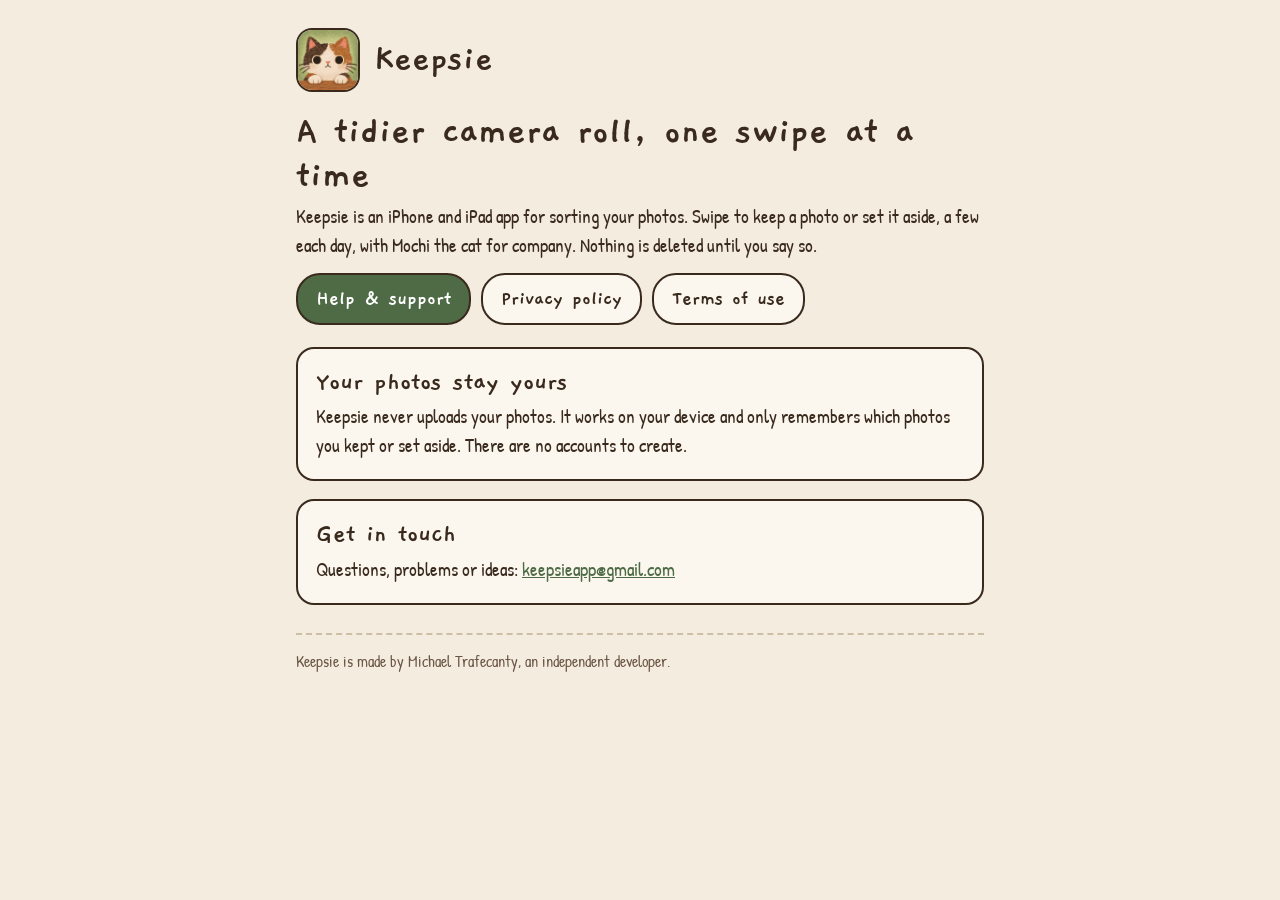
==== index.html @ 7e06b161 "Keepsie site: home, privacy policy, help, terms Co-Authored-By: Claude Opus 5.5 <noreply@anthropic.c" ====
<!doctype html>
<html lang="en">
<head>
<meta charset="utf-8">
<meta name="viewport" content="width=device-width, initial-scale=1">
<title>Keepsie</title>
<meta name="description" content="Keepsie is a cozy iPhone app for tidying your camera roll, one swipe at a time.">
<link rel="preconnect" href="https://fonts.googleapis.com">
<link href="https://fonts.googleapis.com/css2?family=Gaegu:wght@400;700&family=Patrick+Hand&display=swap" rel="stylesheet">
<link rel="stylesheet" href="style.css">
<link rel="icon" href="icon.png">
</head>
<body>
<main>
  <header class="top">
    <img src="icon.png" alt="Keepsie app icon: a calico cat">
    <div class="brand">Keepsie</div>
  </header>

  <h1>A tidier camera roll, one swipe at a time</h1>
  <p>Keepsie is an iPhone and iPad app for sorting your photos. Swipe to keep a photo or set it aside, a few each day, with Mochi the cat for company. Nothing is deleted until you say so.</p>

  <nav class="links" aria-label="Pages">
    <a class="main" href="support.html">Help &amp; support</a>
    <a href="privacy.html">Privacy policy</a>
    <a href="terms.html">Terms of use</a>
  </nav>

  <div class="card">
    <h2>Your photos stay yours</h2>
    <p>Keepsie never uploads your photos. It works on your device and only remembers which photos you kept or set aside. There are no accounts to create.</p>
  </div>

  <div class="card">
    <h2>Get in touch</h2>
    <p>Questions, problems or ideas: <a href="mailto:keepsieapp@gmail.com">keepsieapp@gmail.com</a></p>
  </div>

  <footer>Keepsie is made by Michael Trafecanty, an independent developer.</footer>
</main>
</body>
</html>
---- style.css ----
:root {
  --bg: #F3ECDF;
  --card: #FBF7EE;
  --ink: #3A2A1E;
  --sub: #6B5646;
  --sage: #4E6B45;
  --line: #CDBFA6;
  --butter: #F0DDA6;
}
@media (prefers-color-scheme: dark) {
  :root:not([data-theme="light"]) {
    --bg: #4F4C4A;
    --card: #9C9792;
    --ink: #1F1915;
    --sub: #2E2621;
    --sage: #2F4A29;
    --line: #6E6A67;
    --butter: #C9B982;
  }
}
* { box-sizing: border-box; }
body {
  margin: 0;
  background: var(--bg);
  color: var(--ink);
  font-family: "Patrick Hand", "Segoe UI", system-ui, sans-serif;
  font-size: 19px;
  line-height: 1.5;
}
main { max-width: 720px; margin: 0 auto; padding: 28px 16px 64px; }
header.top { display: flex; align-items: center; gap: 14px; margin-bottom: 18px; }
header.top img { width: 64px; height: 64px; border-radius: 16px; border: 2px solid var(--ink); }
header.top a { color: var(--ink); text-decoration: none; }
h1, h2, .brand { font-family: "Gaegu", "Patrick Hand", cursive; font-weight: 700; line-height: 1.1; }
.brand { font-size: 38px; }
h1 { font-size: 40px; margin: 8px 0 4px; }
h2 { font-size: 27px; margin: 0 0 6px; }
p { margin: 0 0 12px; }
ul { margin: 0 0 12px; padding-left: 22px; }
li { margin-bottom: 6px; }
a { color: var(--sage); }
.updated { color: var(--sub); font-size: 17px; margin-bottom: 18px; }
.card {
  background: var(--card);
  border: 2px solid var(--ink);
  border-radius: 18px;
  padding: 18px 18px 8px;
  margin-bottom: 18px;
}
.card.short { background: var(--butter); }
nav.links { display: flex; flex-wrap: wrap; gap: 10px; margin: 14px 0 22px; }
nav.links a {
  display: inline-block;
  padding: 8px 18px;
  background: var(--card);
  color: var(--ink);
  border: 2px solid var(--ink);
  border-radius: 24px;
  text-decoration: none;
  font-family: "Gaegu", cursive;
  font-weight: 700;
  font-size: 21px;
}
nav.links a.main { background: var(--sage); color: #fff; }
footer { color: var(--sub); font-size: 16px; margin-top: 28px; border-top: 2px dashed var(--line); padding-top: 14px; }
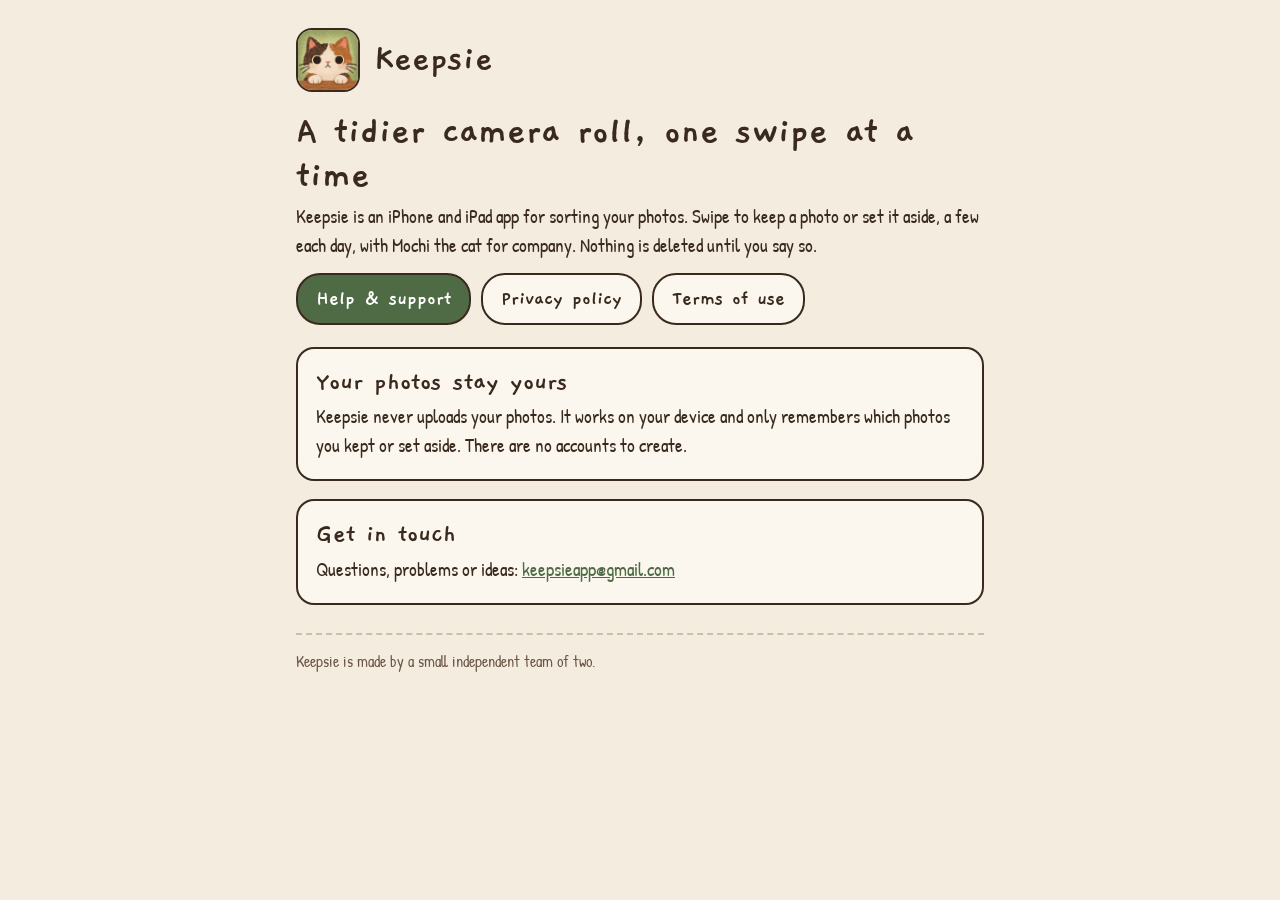
==== commit 368c64aa: "Name the team, not a person" ====
--- a/index.html
+++ b/index.html
@@ -36,7 +36,7 @@
     <p>Questions, problems or ideas: <a href="mailto:keepsieapp@gmail.com">keepsieapp@gmail.com</a></p>
   </div>
 
-  <footer>Keepsie is made by Michael Trafecanty, an independent developer.</footer>
+  <footer>Keepsie is made by a small independent team of two.</footer>
 </main>
 </body>
 </html>
--- a/style.css
+++ b/style.css
@@ -6,6 +6,9 @@
   --sage: #4E6B45;
   --line: #CDBFA6;
   --butter: #F0DDA6;
+  --on-bg: #3A2A1E;
+  --sub-on-bg: #6B5646;
+  --link-on-bg: #4E6B45;
 }
 @media (prefers-color-scheme: dark) {
   :root:not([data-theme="light"]) {
@@ -16,13 +19,16 @@
     --sage: #2F4A29;
     --line: #6E6A67;
     --butter: #C9B982;
+    --on-bg: #F7F3EE;
+    --sub-on-bg: #E4DDD3;
+    --link-on-bg: #CFE3C4;
   }
 }
 * { box-sizing: border-box; }
 body {
   margin: 0;
   background: var(--bg);
-  color: var(--ink);
+  color: var(--on-bg);
   font-family: "Patrick Hand", "Segoe UI", system-ui, sans-serif;
   font-size: 19px;
   line-height: 1.5;
@@ -30,7 +36,7 @@
 main { max-width: 720px; margin: 0 auto; padding: 28px 16px 64px; }
 header.top { display: flex; align-items: center; gap: 14px; margin-bottom: 18px; }
 header.top img { width: 64px; height: 64px; border-radius: 16px; border: 2px solid var(--ink); }
-header.top a { color: var(--ink); text-decoration: none; }
+header.top a { color: var(--on-bg); text-decoration: none; }
 h1, h2, .brand { font-family: "Gaegu", "Patrick Hand", cursive; font-weight: 700; line-height: 1.1; }
 .brand { font-size: 38px; }
 h1 { font-size: 40px; margin: 8px 0 4px; }
@@ -38,10 +44,12 @@
 p { margin: 0 0 12px; }
 ul { margin: 0 0 12px; padding-left: 22px; }
 li { margin-bottom: 6px; }
-a { color: var(--sage); }
-.updated { color: var(--sub); font-size: 17px; margin-bottom: 18px; }
+a { color: var(--link-on-bg); }
+.card a { color: var(--sage); }
+.updated { color: var(--sub-on-bg); font-size: 17px; margin-bottom: 18px; }
 .card {
   background: var(--card);
+  color: var(--ink);
   border: 2px solid var(--ink);
   border-radius: 18px;
   padding: 18px 18px 8px;
@@ -62,4 +70,4 @@
   font-size: 21px;
 }
 nav.links a.main { background: var(--sage); color: #fff; }
-footer { color: var(--sub); font-size: 16px; margin-top: 28px; border-top: 2px dashed var(--line); padding-top: 14px; }
+footer { color: var(--sub-on-bg); font-size: 16px; margin-top: 28px; border-top: 2px dashed var(--line); padding-top: 14px; }
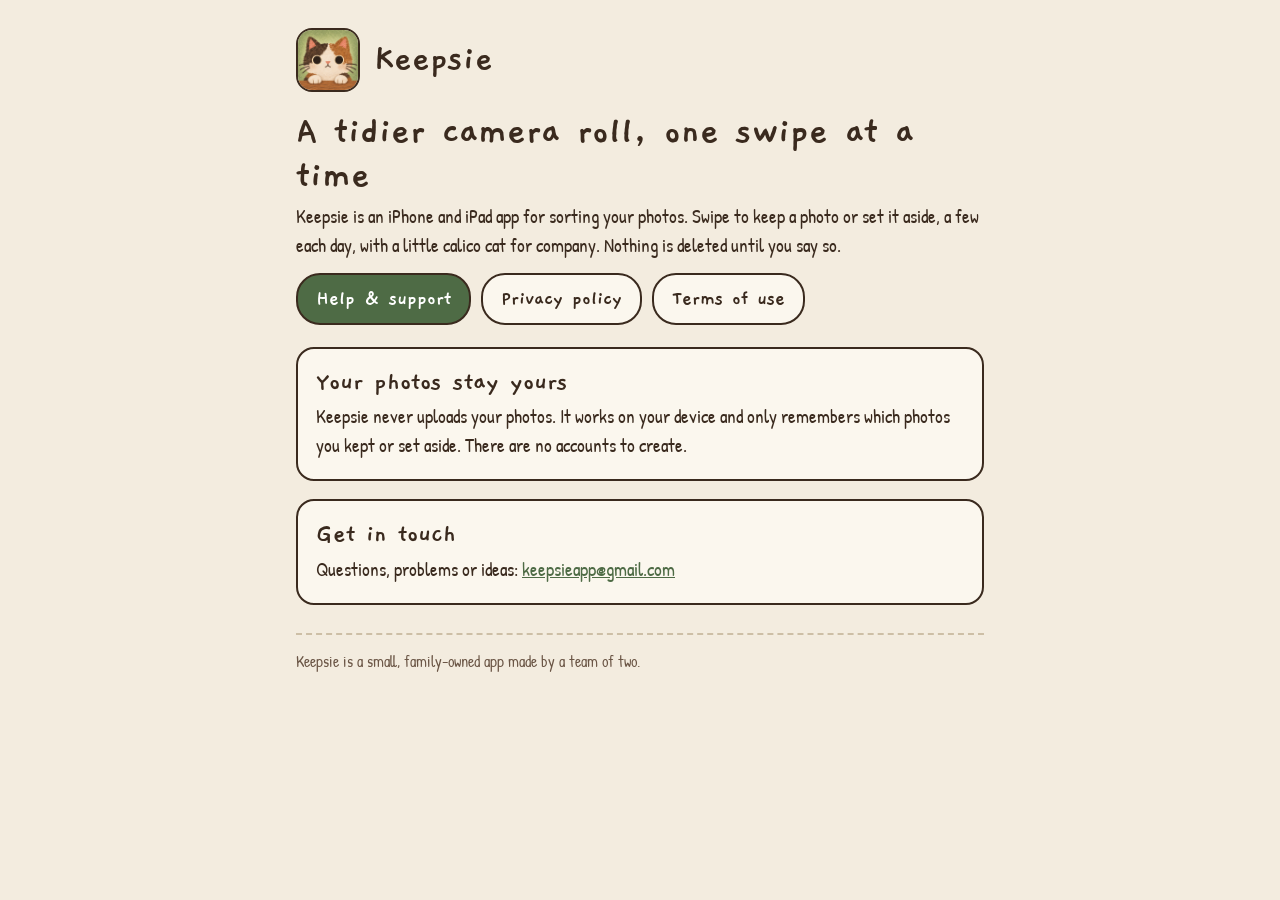
==== commit 19c840f5: "Family-owned; no cat name on the site" ====
--- a/index.html
+++ b/index.html
@@ -18,7 +18,7 @@
   </header>
 
   <h1>A tidier camera roll, one swipe at a time</h1>
-  <p>Keepsie is an iPhone and iPad app for sorting your photos. Swipe to keep a photo or set it aside, a few each day, with Mochi the cat for company. Nothing is deleted until you say so.</p>
+  <p>Keepsie is an iPhone and iPad app for sorting your photos. Swipe to keep a photo or set it aside, a few each day, with a little calico cat for company. Nothing is deleted until you say so.</p>
 
   <nav class="links" aria-label="Pages">
     <a class="main" href="support.html">Help &amp; support</a>
@@ -36,7 +36,7 @@
     <p>Questions, problems or ideas: <a href="mailto:keepsieapp@gmail.com">keepsieapp@gmail.com</a></p>
   </div>
 
-  <footer>Keepsie is made by a small independent team of two.</footer>
+  <footer>Keepsie is a small, family-owned app made by a team of two.</footer>
 </main>
 </body>
 </html>
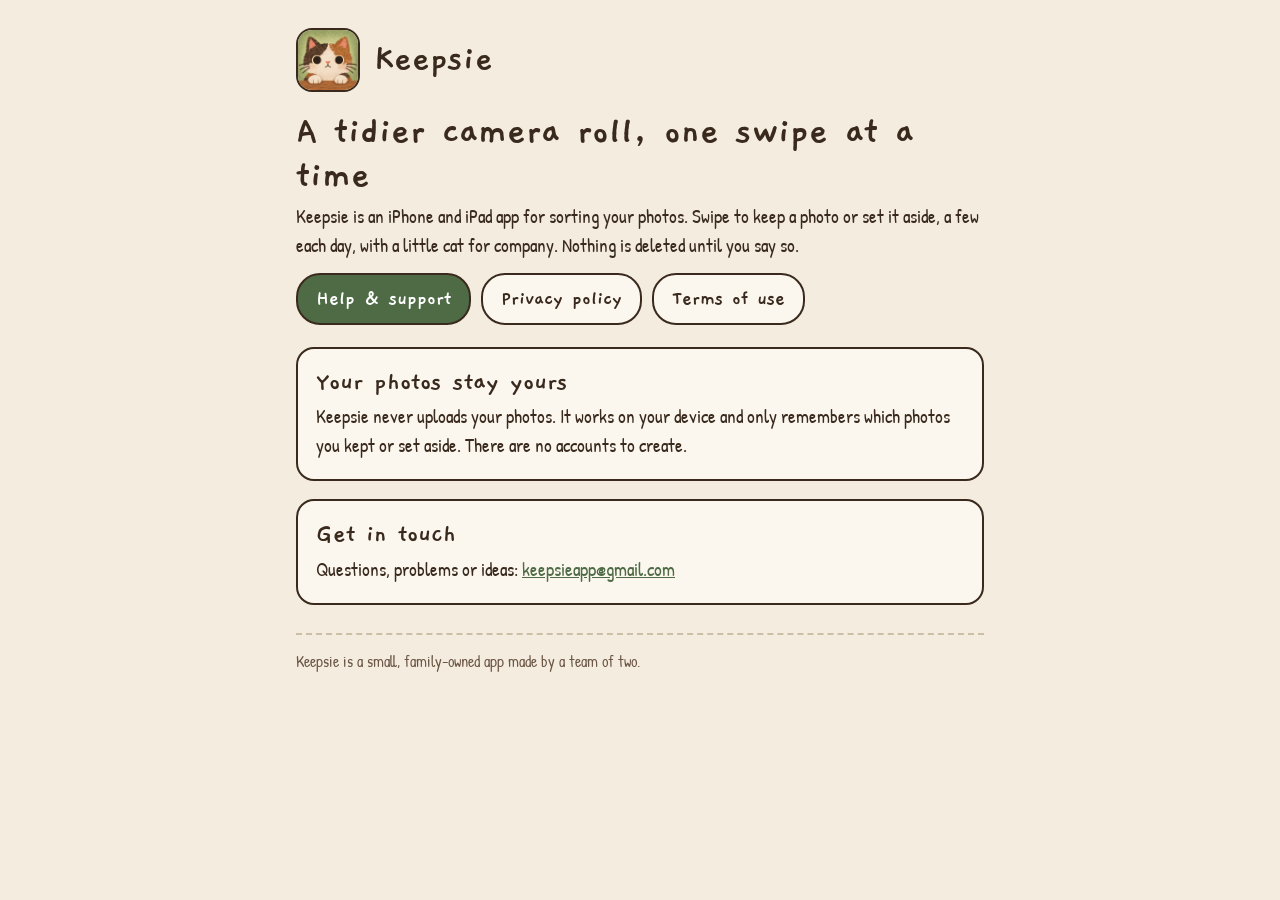
==== commit 2cf116c2: "No coat colour on the site" ====
--- a/index.html
+++ b/index.html
@@ -13,12 +13,12 @@
 <body>
 <main>
   <header class="top">
-    <img src="icon.png" alt="Keepsie app icon: a calico cat">
+    <img src="icon.png" alt="Keepsie app icon: a cat">
     <div class="brand">Keepsie</div>
   </header>
 
   <h1>A tidier camera roll, one swipe at a time</h1>
-  <p>Keepsie is an iPhone and iPad app for sorting your photos. Swipe to keep a photo or set it aside, a few each day, with a little calico cat for company. Nothing is deleted until you say so.</p>
+  <p>Keepsie is an iPhone and iPad app for sorting your photos. Swipe to keep a photo or set it aside, a few each day, with a little cat for company. Nothing is deleted until you say so.</p>
 
   <nav class="links" aria-label="Pages">
     <a class="main" href="support.html">Help &amp; support</a>
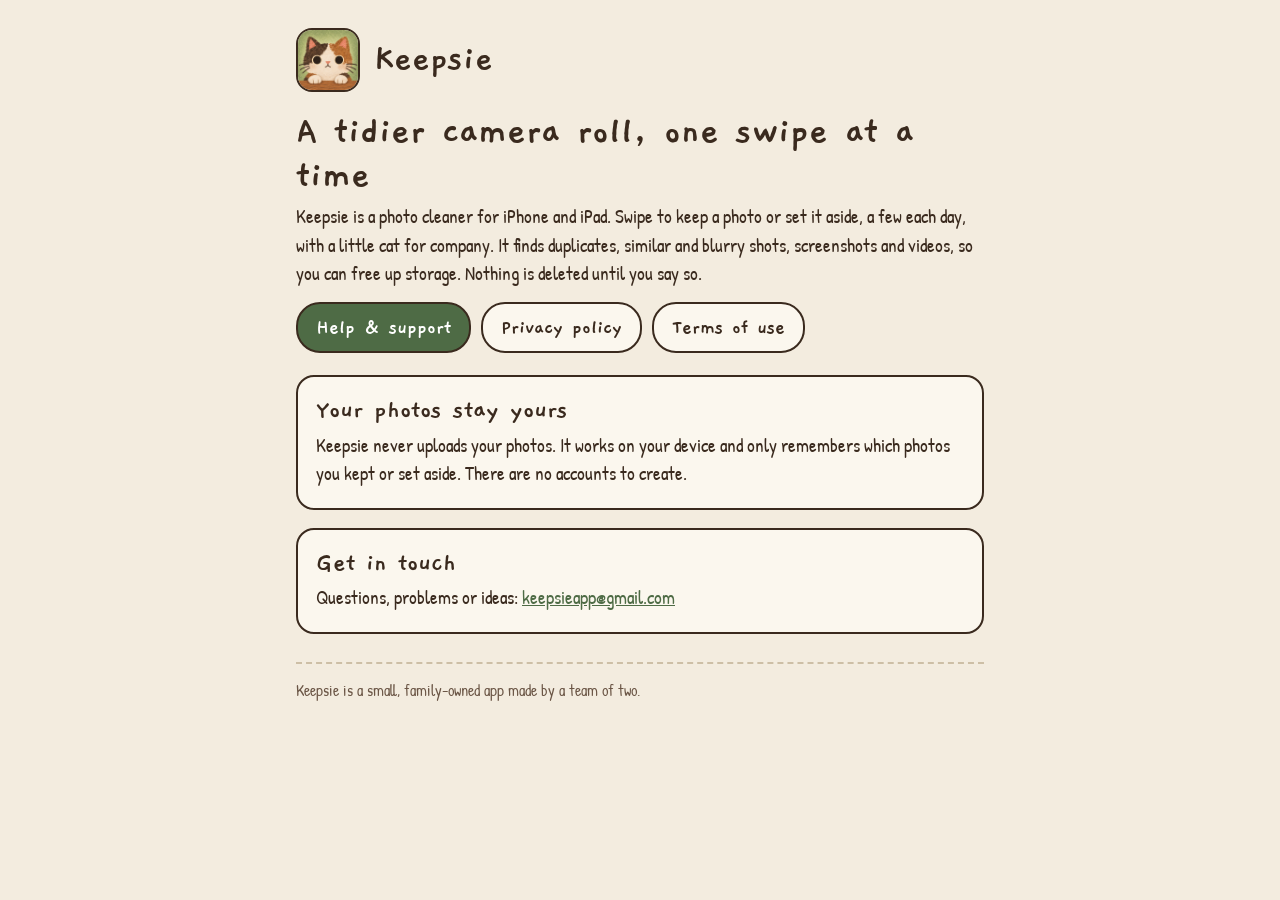
==== commit f8e15110: "Home page: a title, description and sharing tags that say what Keepsie is Co-Authored-By: Claude Opu" ====
--- a/index.html
+++ b/index.html
@@ -3,8 +3,15 @@
 <head>
 <meta charset="utf-8">
 <meta name="viewport" content="width=device-width, initial-scale=1">
-<title>Keepsie</title>
-<meta name="description" content="Keepsie is a cozy iPhone app for tidying your camera roll, one swipe at a time.">
+<title>Keepsie: Photo Cleaner for iPhone and iPad</title>
+<meta name="description" content="Keepsie is a cozy photo cleaner for iPhone and iPad. Swipe to keep or delete, find duplicates and blurry shots, and free up storage, with a little cat for company.">
+<link rel="canonical" href="https://mjtraf.github.io/keepsie-site/">
+<meta property="og:type" content="website">
+<meta property="og:title" content="Keepsie: Photo Cleaner for iPhone and iPad">
+<meta property="og:description" content="Swipe to keep or delete, find duplicates and blurry shots, and free up storage, with a little cat for company.">
+<meta property="og:url" content="https://mjtraf.github.io/keepsie-site/">
+<meta property="og:image" content="https://mjtraf.github.io/keepsie-site/icon.png">
+<meta name="twitter:card" content="summary">
 <link rel="preconnect" href="https://fonts.googleapis.com">
 <link href="https://fonts.googleapis.com/css2?family=Gaegu:wght@400;700&family=Patrick+Hand&display=swap" rel="stylesheet">
 <link rel="stylesheet" href="style.css">
@@ -18,7 +25,7 @@
   </header>
 
   <h1>A tidier camera roll, one swipe at a time</h1>
-  <p>Keepsie is an iPhone and iPad app for sorting your photos. Swipe to keep a photo or set it aside, a few each day, with a little cat for company. Nothing is deleted until you say so.</p>
+  <p>Keepsie is a photo cleaner for iPhone and iPad. Swipe to keep a photo or set it aside, a few each day, with a little cat for company. It finds duplicates, similar and blurry shots, screenshots and videos, so you can free up storage. Nothing is deleted until you say so.</p>
 
   <nav class="links" aria-label="Pages">
     <a class="main" href="support.html">Help &amp; support</a>
